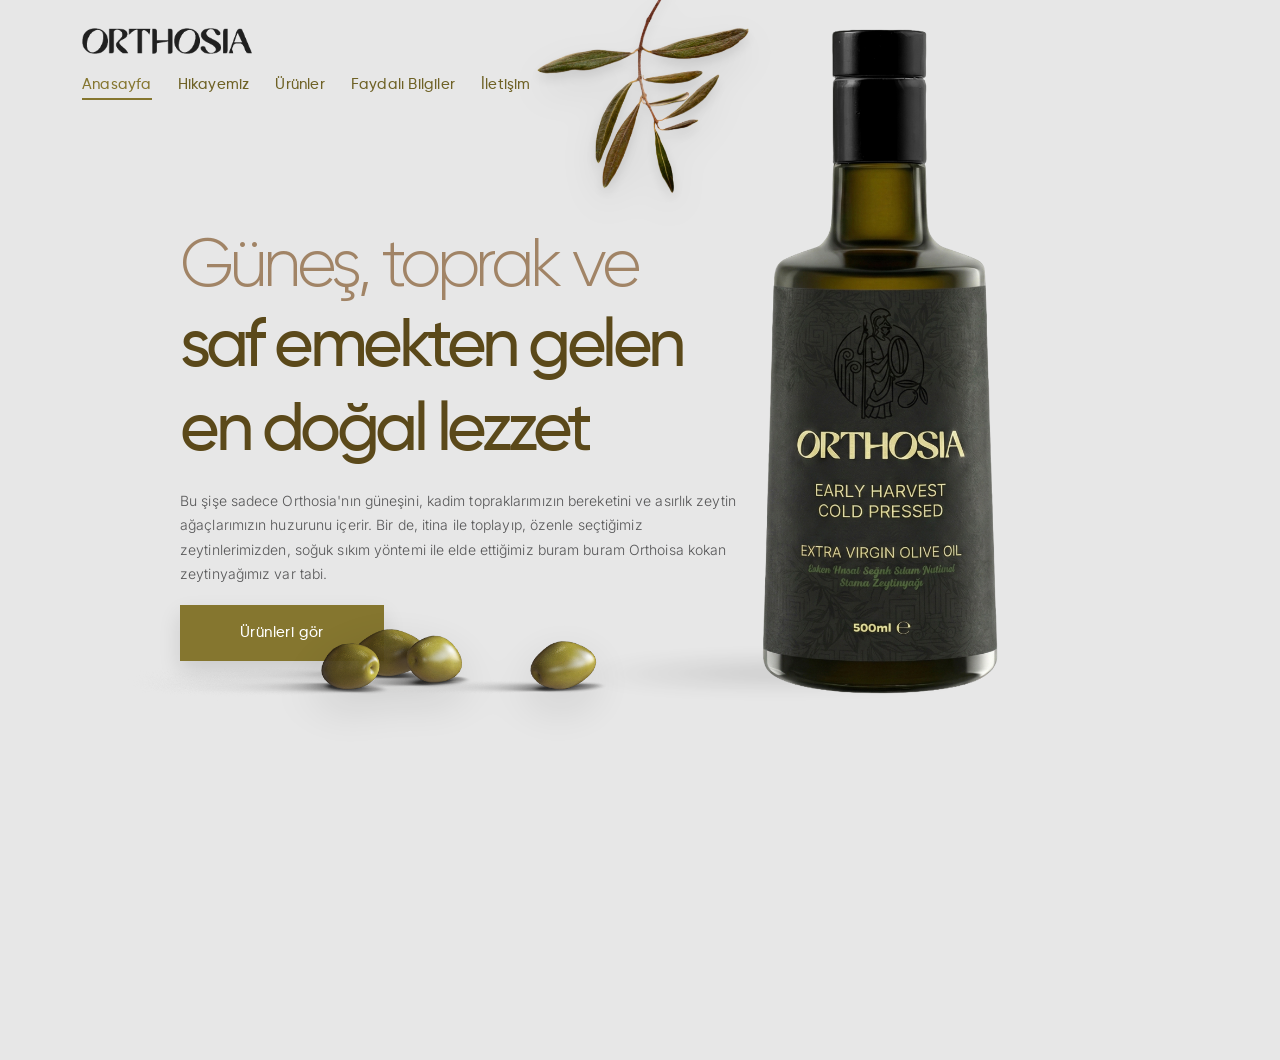
==== index.html @ 21747633 "ilk yukleme" ====
<!doctype html>
<html lang="tr">
<head>
  <meta charset="utf-8" />
  <meta name="viewport" content="width=device-width,initial-scale=1" />
  <title>Orthosia</title>
  <link rel="preconnect" href="https://fonts.googleapis.com">
  <link href="https://fonts.googleapis.com/css2?family=Inter:wght@200;300;400&display=swap" rel="stylesheet">
  <link href="https://fonts.googleapis.com/css2?family=Cormorant+Garamond:ital,wght@1,500&display=swap" rel="stylesheet">
  <link rel="stylesheet" href="assets/css/orthosia.css" />
</head>
<body>

  <!-- ÜST DEKOR -->
  <img src="images/olive-decore.png" class="top-olive" alt="" aria-hidden="true">

  <!-- HEADER (Logo solda, menü altta tek satır) -->
  <header class="site-header">
    <div class="container">
      <a class="brand" href="index.html">
        <img src="images/orthosia-logo-black.png" alt="Orthosia">
      </a>

      <nav class="menu">
        <a href="index.html" class="active">Anasayfa</a>
        <a href="hikayemiz.html">Hikayemiz</a>
        <a href="urunler.html">Ürünler</a>
        <a href="bilgiler.html">Faydalı Bilgiler</a>
        <a href="iletisim.html">İletişim</a>
      </nav>
    </div>
  </header>

  <!-- FULLSCREEN HERO BOŞ ALAN + SLOGAN -->
  <section class="hero-blank">

    <!-- SOL: Slogan + metin + buton -->
    <div class="slogan-box">
      <div class="slogan-title">
        <span class="slogan-line1">Güneş, toprak ve</span><br>
        <span class="slogan-line2">saf emekten gelen<br>en doğal lezzet</span>
      </div>

      <div class="slogan-sub">
        Bu şişe sadece Orthosia'nın güneşini, kadim topraklarımızın bereketini ve
        asırlık zeytin ağaçlarımızın huzurunu içerir. Bir de, itina ile toplayıp,
        özenle seçtiğimiz zeytinlerimizden, soğuk sıkım yöntemi ile elde ettiğimiz
        buram buram Orthoisa kokan zeytinyağımız var tabi.
      </div>

      <a href="urunler.html" class="slogan-btn">Ürünleri gör</a>
    </div>

    <!-- SAĞ: Şişe + zeytin taneleri -->
    <div class="hero-product">
      <img src="images/early-harvest1.png" alt="Orthosia Early Harvest">
      <img src="images/olives1.png" class="olives" alt="" aria-hidden="true">
    </div>

  </section>

  <div class="footer">
    <div class="container">© Orthosia</div>
  </div>

  <script>
    // Ultra-soft parallax (2–3px)
    (function () {
      const root = document.documentElement;
      const maxMove = 3; // px
      let ticking = false;

      function onScroll() {
        if (ticking) return;
        ticking = true;

        requestAnimationFrame(() => {
          const y = window.scrollY || 0;
          // 0..600px scroll aralığında 0..3px hareket
          const move = Math.min(maxMove, (y / 600) * maxMove);
          root.style.setProperty('--oliveY', move.toFixed(2) + 'px');
          ticking = false;
        });
      }

      window.addEventListener('scroll', onScroll, { passive: true });
      onScroll();
    })();
  </script>

</body>
</html>
---- assets/css/orthosia.css ----
/* ===== GILROY FONT ===== */
@font-face{
  font-family:'Gilroy';
  src:url('../fonts/Gilroy-Light.woff2') format('woff2');
  font-weight:300;
  font-style:normal;
  font-display:swap;
}
@font-face{
  font-family:'Gilroy';
  src:url('../fonts/Gilroy-Medium.woff2') format('woff2');
  font-weight:500;
  font-style:normal;
  font-display:swap;
}

/* =========================================
   ORTHOSIA — Modern Minimal (Single source)
   ========================================= */

:root{
  --bg:#E7E7E7;
  --surface:#ffffff;
  --surface-2:#f6f6f7;
  --text:#111113;
  --muted:rgba(17,17,19,.68);
  --hairline:rgba(17,17,19,.10);
  --shadow:0 18px 40px rgba(0,0,0,.08);

  --radius:18px;
  --max:1180px;

  --h1:clamp(38px,4vw,64px);
  --h2:clamp(26px,2.4vw,38px);
  --p:18px;

  /* Story spacing */
  --space-1:16px;
  --space-2:24px;
  --space-3:32px;
  --space-4:48px;
}

*{margin:0;padding:0;box-sizing:border-box}
html,body{height:100%}
html,body{overflow-x:hidden}

body{
  position:relative; /* top-olive absolute anchor */
  font-family:Inter,system-ui,-apple-system,Segoe UI,Roboto,Arial,sans-serif;
  background:var(--bg);
  color:var(--text);
  -webkit-font-smoothing:antialiased;
  text-rendering:optimizeLegibility;
}

a{color:inherit;text-decoration:none}
img{max-width:100%;display:block}

.container{
  width:100%;
  max-width:var(--max);
  margin:0 auto;
  padding:0 22px;
}

/* ==============================
   (Eski) TOPBAR — kalsın ama kullanılmıyor
   ============================== */
.topbar{
  position:sticky;
  top:0;
  z-index:50;
  background:rgba(255,255,255,.72);
  backdrop-filter:blur(14px);
  -webkit-backdrop-filter:blur(14px);
  border-bottom:1px solid var(--hairline);
}
.topbar-inner{
  height:68px;
  display:flex;
  align-items:center;
  justify-content:space-between;
  gap:16px;
}
.brand{display:flex;align-items:center;gap:12px}
.brand img{height:30px}
.nav{display:flex;gap:22px}
.nav a{font-size:14px;letter-spacing:.2px;color:rgba(17,17,19,.78)}
.nav a:hover{color:rgba(17,17,19,1)}

/* Buttons */
.btn{
  display:inline-flex;
  align-items:center;
  justify-content:center;
  gap:10px;
  padding:12px 18px;
  border-radius:999px;
  border:1px solid var(--hairline);
  background:rgba(255,255,255,.8);
  backdrop-filter:blur(10px);
  -webkit-backdrop-filter:blur(10px);
  font-size:14px;
  letter-spacing:.2px;
  transition:transform .15s ease, background .15s ease, border-color .15s ease;
}
.btn:hover{transform:translateY(-1px);background:#fff;border-color:rgba(17,17,19,.18)}
.btn.primary{background:#111113;color:#fff;border-color:#111113}
.btn.primary:hover{background:#000;border-color:#000}

/* Sections (single) */
.section{
  padding:64px 0 36px; /* slider kalktı: üst 64 / alt 36 */
}
.section.alt{
  background:var(--surface-2);
  border:none;
}

/* Typography helpers */
.h2{
  font-size:var(--h2);
  font-weight:300;
  letter-spacing:-0.4px;
  line-height:1.15;
}
.p{
  margin-top:14px;
  font-size:var(--p);
  line-height:1.85;
  color:var(--muted);
}

/* Split / Card / Media */
.split{
  display:grid;
  grid-template-columns:1.1fr .9fr;
  gap:56px;
  align-items:center;
}
.card{
  background:rgba(255,255,255,.75);
  border:1px solid var(--hairline);
  border-radius:var(--radius);
  box-shadow:var(--shadow);
  overflow:hidden;
}
.card-inner{padding:28px}
.media{
  border-radius:var(--radius);
  border:1px solid var(--hairline);
  overflow:hidden;
  box-shadow:var(--shadow);
}

/* Product tiles (legacy) */
.grid3{
  display:grid;
  grid-template-columns:repeat(3,1fr);
  gap:18px;
}
.tile{
  background:#fff;
  border:1px solid var(--hairline);
  border-radius:16px;
  padding:20px;
  transition:transform .15s ease, border-color .15s ease;
}
.tile:hover{transform:translateY(-2px);border-color:rgba(17,17,19,.18)}
.tile h3{font-size:16px;font-weight:400;letter-spacing:.1px}
.tile p{margin-top:10px;font-size:14px;line-height:1.7;color:var(--muted)}

/* Footer */
.footer{
  border-top:none;
  padding:18px 0 24px;
  color:rgba(17,17,19,.55);
  font-size:13px;
  text-align:center;
}

/* Responsive base */
@media (max-width:980px){
  .split{grid-template-columns:1fr;gap:26px}
  .grid3{grid-template-columns:1fr}
}

/* ==============================
   NEW HEADER (index.html bunu kullanıyor)
   ============================== */
.site-header{
  position:relative;
  z-index:2;                 /* top-olive altında/arkasında kalmasın */
  padding:28px 0 8px;
}

/* “hepsini bir tık sola” kaydırma */
.site-header .container{
  margin-left:60px;
  margin-right:auto;
}
.site-header .brand img{height:26px}

/* Menü: logo’nun altında, tek satır */
.menu{
  margin-top:22px;
  display:flex;
  gap:26px;
  flex-wrap:nowrap;
  align-items:center;
}
.menu a{
  font-family:'Gilroy',sans-serif;
  font-weight:500;
  font-size:15px;
  letter-spacing:.2px;
  color:#6f6226;
}
.menu a:hover{color:#85762F}
.menu a.active{
  color:#85762F;
  position:relative;
}
.menu a.active::after{
  content:"";
  position:absolute;
  left:0;right:0;
  bottom:-6px;
  height:2px;
  background:#85762F;
}

/* Mobil header (temel) */
@media (max-width:980px){
  .site-header .container{
    margin-left:22px;
    margin-right:22px;
  }
  .menu{
    flex-wrap:wrap;
    gap:18px;
    margin-top:16px;
  }
}

/* ==============================
   TOP OLIVE — GLOBAL
   ============================== */
.top-olive{
  position:absolute;
  top:-60px;
  left:50%;
  transform:translateX(-50%);
  width:320px;
  pointer-events:none;
  z-index:0;

  filter:
    brightness(1.04)
    saturate(1.06)
    sepia(0.06)
    hue-rotate(-8deg)
    drop-shadow(0px 6px 6px rgba(0,0,0,0.10))
    drop-shadow(0px 16px 18px rgba(0,0,0,0.08));
}

/* ==============================
   FULLSCREEN boş hero alan + slogan
   ============================== */
.hero-blank{
  min-height:100vh;
  height:auto;
  padding-bottom:40px;
  position:relative;
  background:transparent;
}

/* Slogan kutusu (desktop sahne) */
.slogan-box{
  position:absolute;
  left:180px;
  top:120px;
  width:659px;
  height:486px;
  display:flex;
  flex-direction:column;
  justify-content:flex-start;
}
.slogan-title{
  font-size:68px;
  font-weight:300;
  letter-spacing:-0.6px;
  line-height:1.15;
}
.slogan-line1{
  font-family:'Gilroy',sans-serif;
  font-weight:300;
  color:#A18466;
  letter-spacing:-4.5px;
}
.slogan-line2{
  font-family:'Gilroy',sans-serif;
  font-weight:500;
  color:#5B491A;
  letter-spacing:-4.5px;
}
.slogan-sub{
  margin-top:18px;
  font-size:14px;
  font-weight:300;
  line-height:1.75;
  letter-spacing:0.1px;
  color:rgba(17,17,19,0.68);
  max-width:560px;
}
.slogan-btn{
  display:inline-flex;
  align-self:flex-start;
  margin-top:18px;
  padding:19px 60px;
  background:#85762F;
  color:#fff;
  font-family:'Gilroy',sans-serif;
  font-weight:500;
  font-size:15px;
  letter-spacing:0.4px;
  border-radius:0;
  width:auto;
  max-width:fit-content;
  box-shadow:0px 10px 22px rgba(0,0,0,0.12);
  transition:transform .2s ease, box-shadow .2s ease, background .2s ease;
}
.slogan-btn:hover{
  transform:translateY(-1px);
  box-shadow:0px 14px 28px rgba(0,0,0,0.14);
  background:#7a6c2b;
}

/* ==============================
   Sağ ürün görseli (şişe) + zemin gölgesi + zeytinler (desktop sahne)
   ============================== */
.hero-product{
  position:absolute;
  left:560px;
  top:-80px;
  width:640px;
  height:auto;
  z-index:0;
}
.hero-product img{width:100%;height:auto;display:block}

.hero-product::after{
  content:"";
  position:absolute;
  left:5%;
  bottom:15px;
  width:60%;
  height:26px;
  background:radial-gradient(
    ellipse at center,
    rgba(0,0,0,0.22) 0%,
    rgba(0,0,0,0.14) 35%,
    rgba(0,0,0,0.06) 60%,
    rgba(0,0,0,0.00) 78%
  );
  transform:skewX(-18deg);
  filter:blur(10px);
  opacity:.75;
  pointer-events:none;
  z-index:-1;
}
.hero-product .olives{
  position:absolute;
  left:-30%;
  bottom:-10px;
  transform:translateX(-50%);
  width:500px;
  height:auto;
  pointer-events:none;
  z-index:-1;
  opacity:.95;
  filter:drop-shadow(0px 16px 24px rgba(0,0,0,0.12));
}

/* =========================
   HIKAYEMIZ — FINAL (single source of truth)
   ========================= */
/* (Bu bölüm sende nasılsa aynen bıraktım) */

.story{max-width:680px;}
.story-title{
  margin:0 0 var(--space-2) 0;
  font-family:'Gilroy',sans-serif;
  font-weight:500;
  color:#85762F;
  letter-spacing:-0.2px;
  line-height:1.1;
}
.story-text{
  max-width:680px;
  margin:0 0 var(--space-2) 0;
  font-family:Inter,system-ui,-apple-system,Segoe UI,Roboto,Helvetica,Arial,sans-serif;
  font-weight:300;
  font-size:16.5px;
  line-height:1.85;
  color:#111113;
  letter-spacing:0.01em;
}
.story-quote{
  max-width:680px;
  margin:var(--space-1) 0 var(--space-3) 0;
  font-family:'Gilroy',sans-serif;
  font-weight:500;
  color:#5B491A;
  font-size:26px;
  line-height:1.28;
  letter-spacing:-0.35px;
}
.story-back{margin-top:10px}

/* Story layout */
.story--new-media{
  --story-max:480px;
  --story-aside:460px;
  --story-gap:56px;
}
.story--new-media.story--with-aside{
  max-width:calc(var(--story-max) + var(--story-aside) + var(--story-gap));
  margin-left:auto;
  margin-right:auto;
  display:grid;
  grid-template-columns:var(--story-max) var(--story-aside);
  column-gap:var(--story-gap);
  align-items:start;
}
.story--new-media .story-main{min-width:0;max-width:var(--story-max);}
.story--new-media .story-aside{min-width:0;justify-self:end;position:relative;}
.story--new-media .story-aside--stack{padding-top:4px;display:flex;flex-direction:column;gap:28px;}
.story--new-media .story-media{width:100%;height:auto;display:block;border-radius:0;box-shadow:none;background:transparent;}
.story--new-media .story-media--tree{transform:translateX(50px) translateY(150px) scale(1.3);transform-origin:center bottom;}
.story--new-media .story-main-tail{height:40px;}
.story--new-media .story-aside::after{
  content:"";
  position:absolute;
  left:50%;
  bottom:-10px;
  width:75%;
  height:28px;
  transform:translateX(-50%);
  background:radial-gradient(
    ellipse at center,
    rgba(0,0,0,0.18) 0%,
    rgba(0,0,0,0.10) 35%,
    rgba(0,0,0,0.04) 60%,
    rgba(0,0,0,0.00) 75%
  );
  filter:blur(8px);
  opacity:.55;
  pointer-events:none;
  z-index:-1;
}
.story--new-media .story-aside::before{
  content:"";
  position:absolute;
  left:50%;
  bottom:-40px;
  width:80%;
  height:120px;
  transform:translateX(-50%);
  background:radial-gradient(
    ellipse at center,
    rgba(231,231,231,0.60) 0%,
    rgba(231,231,231,0.38) 40%,
    rgba(231,231,231,0.18) 65%,
    rgba(231,231,231,0.00) 85%
  );
  filter:blur(18px);
  opacity:.55;
  pointer-events:none;
  z-index:-2;
}
.story-fullbleed{
  width:100%;
  margin:12px auto 0;
  display:flex;
  justify-content:center;
  position:relative;
}
.story-fullbleed img{width:55%;height:auto;display:block;}
.story-fullbleed::after{
  content:"";
  position:absolute;
  left:50%;
  bottom:0px;
  width:85%;
  height:26px;
  transform:translateX(-50%);
  background:radial-gradient(
    ellipse at center,
    rgba(0,0,0,0.22) 0%,
    rgba(0,0,0,0.12) 35%,
    rgba(0,0,0,0.05) 60%,
    rgba(0,0,0,0.00) 78%
  );
  filter:blur(10px);
  opacity:.50;
  pointer-events:none;
  z-index:-1;
}
.story-fullbleed::before{
  content:"";
  position:absolute;
  left:50%;
  bottom:-2px;
  width:36%;
  height:18px;
  transform:translateX(-50%);
  background:radial-gradient(
    ellipse at center,
    rgba(167,140,64,0.18) 0%,
    rgba(167,140,64,0.10) 35%,
    rgba(167,140,64,0.04) 60%,
    rgba(167,140,64,0.00) 80%
  );
  filter:blur(12px);
  opacity:.55;
  pointer-events:none;
  z-index:-1;
}
@media (max-width:1180px){
  .story--new-media{--story-aside:400px;--story-gap:44px;}
}
@media (max-width:980px){
  .story--new-media.story--with-aside{grid-template-columns:1fr;max-width:var(--story-max);column-gap:0;}
  .story--new-media .story-aside--stack{margin-top:var(--space-2);}
  .story--new-media .story-main-tail{height:0;}
  .story-fullbleed{margin-top:20px;}
}
@media (max-width:640px){
  :root{--space-1:14px;--space-2:22px;--space-3:29px;--space-4:43px;}
  .story-quote{font-size:24px;}
}

/* =========================
   PRODUCTS — FINAL (single source)
   ========================= */

.products-head{padding-top:6px;margin-bottom:34px;}
.products-title{
  margin:0;
  font-family:'Gilroy',sans-serif;
  font-weight:500;
  color:#85762F;
  letter-spacing:-0.2px;
  line-height:1.1;
  font-size:var(--h2);
}
.products-sub{
  margin-top:14px;
  max-width:860px;
  font-size:16px;
  line-height:1.85;
  color:rgba(17,17,19,0.68);
  font-weight:300;
}

/* Grid */
.products-grid{
  display:grid;
  grid-template-columns:repeat(2, minmax(0,1fr));
  gap:28px;
}
.products-grid .product-card:first-child{grid-column:span 2;}

/* Card */
.product-card{
  position:relative;
  display:flex;
  flex-direction:column;
  align-items:center;
  text-align:center;
  padding:36px 30px 30px;
  background:rgba(255,255,255,0.62);
  border:1px solid rgba(17,17,19,0.08);
  border-radius:20px;
  backdrop-filter:blur(10px);
  -webkit-backdrop-filter:blur(10px);
  box-shadow:0 18px 40px rgba(0,0,0,0.06),0 6px 14px rgba(0,0,0,0.04);
  transition:transform .25s ease, box-shadow .25s ease, border-color .25s ease;
}
.product-card:hover{
  transform:translateY(-3px);
  border-color:rgba(17,17,19,0.16);
  box-shadow:0 28px 60px rgba(0,0,0,0.08),0 10px 20px rgba(0,0,0,0.06);
}
.product-card::after{
  content:"";
  position:absolute;
  left:50%;
  bottom:0;
  width:0%;
  height:2px;
  transform:translateX(-50%);
  background:linear-gradient(to right, rgba(133,118,47,0.00) 0%, rgba(133,118,47,1.00) 50%, rgba(133,118,47,0.00) 100%);
  transition:width .25s ease;
}
.product-card:hover::after{width:52%}

.product-image{
  width:100%;
  height:220px;
  object-fit:contain;
  object-position:center;
  margin-bottom:18px;
  filter:drop-shadow(0px 18px 28px rgba(0,0,0,0.10)) drop-shadow(0px 6px 12px rgba(0,0,0,0.06));
  transition:transform .25s ease;
}
.product-card:hover .product-image{transform:translateY(-4px) scale(1.02);}
.products-grid .product-card:first-child .product-image{height:260px;}

.product-card h3{
  margin:0;
  font-family:'Gilroy',sans-serif;
  font-weight:500;
  font-size:20px;
  letter-spacing:-0.2px;
  line-height:1.25;
  color:#111113;
}
.product-card p{
  margin-top:12px;
  max-width:40ch;
  font-size:15px;
  line-height:1.75;
  font-weight:300;
  color:rgba(17,17,19,0.68);
}

.product-badge{
  position:absolute;
  top:20px;
  left:22px;
  background:transparent;
  border:none;
  padding:0;
  font-family:'Cormorant Garamond',serif;
  font-style:italic;
  font-weight:500;
  font-size:26px;
  letter-spacing:0.6px;
  color:#5B491A;
  opacity:.95;
  pointer-events:none;
}

/* Products responsive — SENİN İSTEĞİN: mobilde de 2 kolon kalsın */
@media (max-width:980px){
  .products-grid{
    grid-template-columns:repeat(2, minmax(0,1fr));
    gap:14px;
  }
  .products-grid .product-card:first-child{grid-column:span 2;}
  .product-card{padding:18px 14px 16px;border-radius:16px;}
  .product-image{height:150px;margin-bottom:12px;}
  .products-grid .product-card:first-child .product-image{height:180px;}
  .product-badge{top:14px;left:14px;}
  .product-card h3{font-size:15px;line-height:1.25;}
  .product-card p{font-size:12.5px;line-height:1.6;}
}

/* =========================
   Product Detail — Layout
   ========================= */
/* (Detay bölümü sende nasılsa aynen bıraktım) */

.product-detail{max-width:1080px;margin-left:auto;margin-right:auto;}
.product-hero{display:grid;grid-template-columns:1fr 1fr;gap:56px;align-items:start;}
.product-visual{display:flex;justify-content:center;align-items:flex-start;padding-top:6px;}
.product-visual img{
  width:100%;
  max-width:520px;
  height:520px;
  object-fit:contain;
  object-position:center;
  filter:drop-shadow(0px 22px 32px rgba(0,0,0,0.10)) drop-shadow(0px 8px 14px rgba(0,0,0,0.06));
}
.product-info{
  background:rgba(255,255,255,0.62);
  border:1px solid rgba(17,17,19,0.08);
  border-radius:20px;
  padding:30px 30px 28px;
  backdrop-filter:blur(10px);
  -webkit-backdrop-filter:blur(10px);
  box-shadow:0 18px 40px rgba(0,0,0,0.06),0 6px 14px rgba(0,0,0,0.04);
}
.product-kicker{font-family:'Gilroy',sans-serif;font-weight:500;letter-spacing:0.35px;text-transform:uppercase;font-size:12px;color:#5B491A;opacity:0.9;}
.product-kicker--signature{font-family:'Cormorant Garamond',serif;font-style:italic;font-weight:500;font-size:24px;letter-spacing:0.4px;color:#5B491A;}
.product-title{margin-top:10px;font-family:'Gilroy',sans-serif;font-weight:500;font-size:34px;letter-spacing:-0.4px;line-height:1.1;color:#111113;}
.product-sub{margin-top:14px;font-size:15px;line-height:1.8;font-weight:300;color:rgba(17,17,19,0.68);max-width:60ch;}
.product-meta{margin-top:18px;display:grid;gap:10px;}
.product-meta .row{display:flex;justify-content:space-between;gap:18px;padding:10px 0;border-bottom:1px solid rgba(17,17,19,0.08);}
.product-meta .row:last-child{border-bottom:none;}
.product-meta .k{font-size:13px;color:rgba(17,17,19,0.60);font-weight:300;}
.product-meta .v{font-size:13px;color:rgba(17,17,19,0.86);font-weight:300;text-align:right;}
.product-actions{margin-top:18px;display:flex;gap:12px;flex-wrap:wrap;}

.btn.slogan-like{
  display:inline-flex;
  align-self:flex-start;
  padding:16px 44px;
  background:#85762F;
  color:#fff;
  font-family:'Gilroy',sans-serif;
  font-weight:500;
  font-size:15px;
  letter-spacing:0.4px;
  border-radius:0;
  border:none;
  box-shadow:0px 10px 22px rgba(0,0,0,0.12);
  transition:transform .2s ease, box-shadow .2s ease, background .2s ease;
}
.btn.slogan-like:hover{transform:translateY(-1px);box-shadow:0px 14px 28px rgba(0,0,0,0.14);background:#7a6c2b;}

.product-details{
  margin-top:28px;
  background:rgba(255,255,255,0.62);
  border:1px solid rgba(17,17,19,0.08);
  border-radius:20px;
  padding:28px 30px;
  backdrop-filter:blur(10px);
  -webkit-backdrop-filter:blur(10px);
  box-shadow:0 18px 40px rgba(0,0,0,0.06),0 6px 14px rgba(0,0,0,0.04);
}
.product-details h2{font-family:'Gilroy',sans-serif;font-weight:500;color:#85762F;letter-spacing:-0.2px;font-size:22px;line-height:1.2;}
.product-details p{margin-top:12px;font-size:15px;line-height:1.9;font-weight:300;color:rgba(17,17,19,0.70);max-width:82ch;}

@media (max-width:980px){
  .product-hero{grid-template-columns:1fr;gap:22px;}
  .product-visual img{max-width:440px;height:420px;}
  .product-title{font-size:30px;}
}

/* =========================
   Contact — Minimal Luxury (FIXED)
   ========================= */
/* (Contact bölümünü sende nasılsa aynen bıraktım) */

.contact-head{padding-top:6px;margin-bottom:34px;}
.contact-title{margin:0;font-family:'Gilroy',sans-serif;font-weight:500;color:#85762F;letter-spacing:-0.2px;line-height:1.1;font-size:var(--h2);}
.contact-sub{margin-top:14px;max-width:760px;font-size:16px;line-height:1.85;color:rgba(17,17,19,0.68);font-weight:300;}

.contact-grid{
  display:grid;
  grid-template-columns:1fr 1fr;
  grid-template-areas:
    "info form"
    "map  form";
  column-gap:26px;
  row-gap:10px;
  align-items:start;
}
.contact-panel{ grid-area: info; }
.contact-form{ grid-area: form; }
.contact-map{  grid-area: map;  }

.contact-panel{
  background:rgba(255,255,255,0.62);
  border:1px solid rgba(17,17,19,0.08);
  border-radius:20px;
  padding:28px 28px 26px;
  backdrop-filter:blur(10px);
  -webkit-backdrop-filter:blur(10px);
  box-shadow:0 18px 40px rgba(0,0,0,0.06),0 6px 14px rgba(0,0,0,0.04);
}
.contact-kicker{font-family:'Cormorant Garamond',serif;font-style:italic;font-weight:500;font-size:22px;letter-spacing:0.5px;color:#5B491A;opacity:0.92;}
.contact-list{margin-top:14px;display:grid;gap:10px;}
.contact-row{display:flex;justify-content:space-between;gap:18px;padding:10px 0;border-bottom:1px solid rgba(17,17,19,0.08);}
.contact-row:last-child{border-bottom:none;}
.contact-row .k{font-size:13px;color:rgba(17,17,19,0.60);font-weight:300;}
.contact-row .v{font-size:13px;color:rgba(17,17,19,0.86);font-weight:300;text-align:right;}
.contact-actions{margin-top:18px;margin-bottom:0;display:flex;gap:12px;flex-wrap:wrap;}

.contact-form{
  background:rgba(255,255,255,0.62);
  border:1px solid rgba(17,17,19,0.08);
  border-radius:20px;
  padding:28px 28px 26px;
  backdrop-filter:blur(10px);
  -webkit-backdrop-filter:blur(10px);
  box-shadow:0 18px 40px rgba(0,0,0,0.06),0 6px 14px rgba(0,0,0,0.04);
}
.contact-form .f{display:block;margin-bottom:14px;}
.contact-form .f span{display:block;font-size:12px;color:rgba(17,17,19,0.60);font-weight:300;margin-bottom:8px;}
.contact-form input,.contact-form textarea{
  width:100%;
  border:1px solid rgba(17,17,19,0.10);
  background:rgba(231,231,231,0.28);
  border-radius:14px;
  padding:12px 14px;
  font:inherit;
  font-size:14px;
  font-weight:300;
  color:#111113;
  outline:none;
  transition:border-color .18s ease, background .18s ease;
}
.contact-form textarea{resize:vertical;min-height:140px;}
.contact-form input:focus,.contact-form textarea:focus{
  border-color:rgba(133,118,47,0.38);
  background:rgba(255,255,255,0.65);
}
.form-actions{margin-top:10px;display:flex;align-items:center;gap:14px;flex-wrap:wrap;}
.form-note{font-size:12px;color:rgba(17,17,19,0.55);font-weight:300;}

.contact-map{
  margin-top:0;
  background:rgba(255,255,255,0.62);
  border:1px solid rgba(17,17,19,0.08);
  border-radius:20px;
  padding:20px 20px 18px;
  backdrop-filter:blur(10px);
  -webkit-backdrop-filter:blur(10px);
  box-shadow:0 18px 40px rgba(0,0,0,0.06),0 6px 14px rgba(0,0,0,0.04);
}
.contact-map-head{display:flex;align-items:baseline;justify-content:space-between;gap:14px;margin-bottom:14px;}
.contact-map-head h2{margin:0;font-family:'Gilroy',sans-serif;font-weight:500;color:#85762F;font-size:18px;letter-spacing:-0.15px;line-height:1.2;}
.contact-map-link{font-size:13px;font-weight:300;color:rgba(17,17,19,0.70);border-bottom:1px solid rgba(133,118,47,0.35);padding-bottom:2px;}
.contact-map-link:hover{color:#85762F;border-bottom-color:rgba(133,118,47,0.65);}
.contact-map-frame{
  border-radius:16px;
  overflow:hidden;
  border:1px solid rgba(17,17,19,0.08);
  background:rgba(231,231,231,0.28);
  box-shadow:0 12px 24px rgba(0,0,0,0.05),0 5px 10px rgba(0,0,0,0.04);
}
.contact-map-frame iframe{display:block;width:100%;height:320px;border:0;}
@media (max-width:980px){
  .contact-grid{
    grid-template-columns:1fr;
    grid-template-areas:"info" "form" "map";
    gap:16px;
  }
  .contact-map-frame iframe{height:280px;}
}

/* =========================================================
   MOBILE/TABLET — FINAL HERO + HEADER (ÇALIŞAN TEK BLOK)
   - Şişe butonun önüne GELMEZ
   - Çünkü artık absolute değil, grid alanında duruyor
   ========================================================= */
@media (max-width: 980px){

  /* Top olive + header (senin “iyi” dediğin düzen) */
  .top-olive{
    width:240px;
    top:-70px;
    left:78%;
    transform:translateX(-50%);
    opacity:.95;
  }
  .site-header{padding:18px 0 6px;}
  .site-header .container{
    margin-left:0;
    margin-right:0;
    padding-left:22px;
    padding-right:22px;
  }

  /* Menü: 2 satır (3 + 2) */
  .menu{
    display:grid;
    grid-template-columns:repeat(3, max-content);
    grid-auto-flow:row;
    column-gap:18px;
    row-gap:10px;
    justify-content:start;
    align-items:center;
    margin-top:14px;
  }
  .menu a{font-size:13px;white-space:nowrap;}

  /* HERO sahnesi */
  .hero-blank{
    min-height:auto;
    padding-bottom:28px;
  }

  /* SLOGAN + (ALT: sol metin/buton, sağ şişe) */
  .slogan-box{
    position:relative;
    left:22px;
    right:22px;
    top:90px;
    width:auto;
    height:auto;

    display:grid;
    grid-template-columns:minmax(0,1fr) minmax(180px, .9fr);
    grid-template-areas:
      "title  title"
      "sub    bottle"
      "btn    bottle";
    column-gap:18px;
    row-gap:12px;
    align-items:start;
  }

  .slogan-title{
    grid-area:title;
    font-size:clamp(34px, 6.8vw, 44px);
    line-height:1.08;
    letter-spacing:-0.6px;
    word-break:normal;
    overflow-wrap:normal;
    hyphens:none;
    white-space:normal;
    margin-bottom:4px;
  }

  /* Mobil tracking */
  .slogan-line1,
  .slogan-line2{letter-spacing:-2.2px;}

  .slogan-sub{
    grid-area:sub;
    margin-top:0;
    font-size:13.5px;
    line-height:1.75;
    max-width:42ch;
  }

  .slogan-btn{
    grid-area:btn;
    margin-top:2px;
    padding:16px 34px;
    max-width:100%;
    align-self:start;
    position:relative;
    z-index:2; /* ekstra güvenlik: buton her zaman üstte */
  }

  /* ŞİŞE: artık absolute değil => butonun önüne binemez */
  .hero-product{
    grid-area:bottle;
    position:relative !important; /* desktop absolute'ı kesin iptal */
    left:auto !important;
    top:auto !important;

    width:min(42vw, 240px);
    justify-self:end;
    align-self:end;
    margin:0;
    z-index:1;
    pointer-events:none; /* mobilde yanlışlıkla tıklama engeli */
  }

  .hero-product .olives{
    position:absolute;
    left:58%;
    bottom:-12px;
    transform:translateX(-50%);
    width:min(240px, 46vw);
    z-index:0;
    opacity:.95;
    pointer-events:none;
  }
}

/* Çok dar ekranlar */
@media (max-width: 420px){
  .slogan-box{
    grid-template-columns:minmax(0,1fr) minmax(140px, .75fr);
    column-gap:12px;
    top:86px;
  }
  .hero-product{width:min(40vw, 210px);}
  .hero-product .olives{width:min(210px, 44vw);}
}
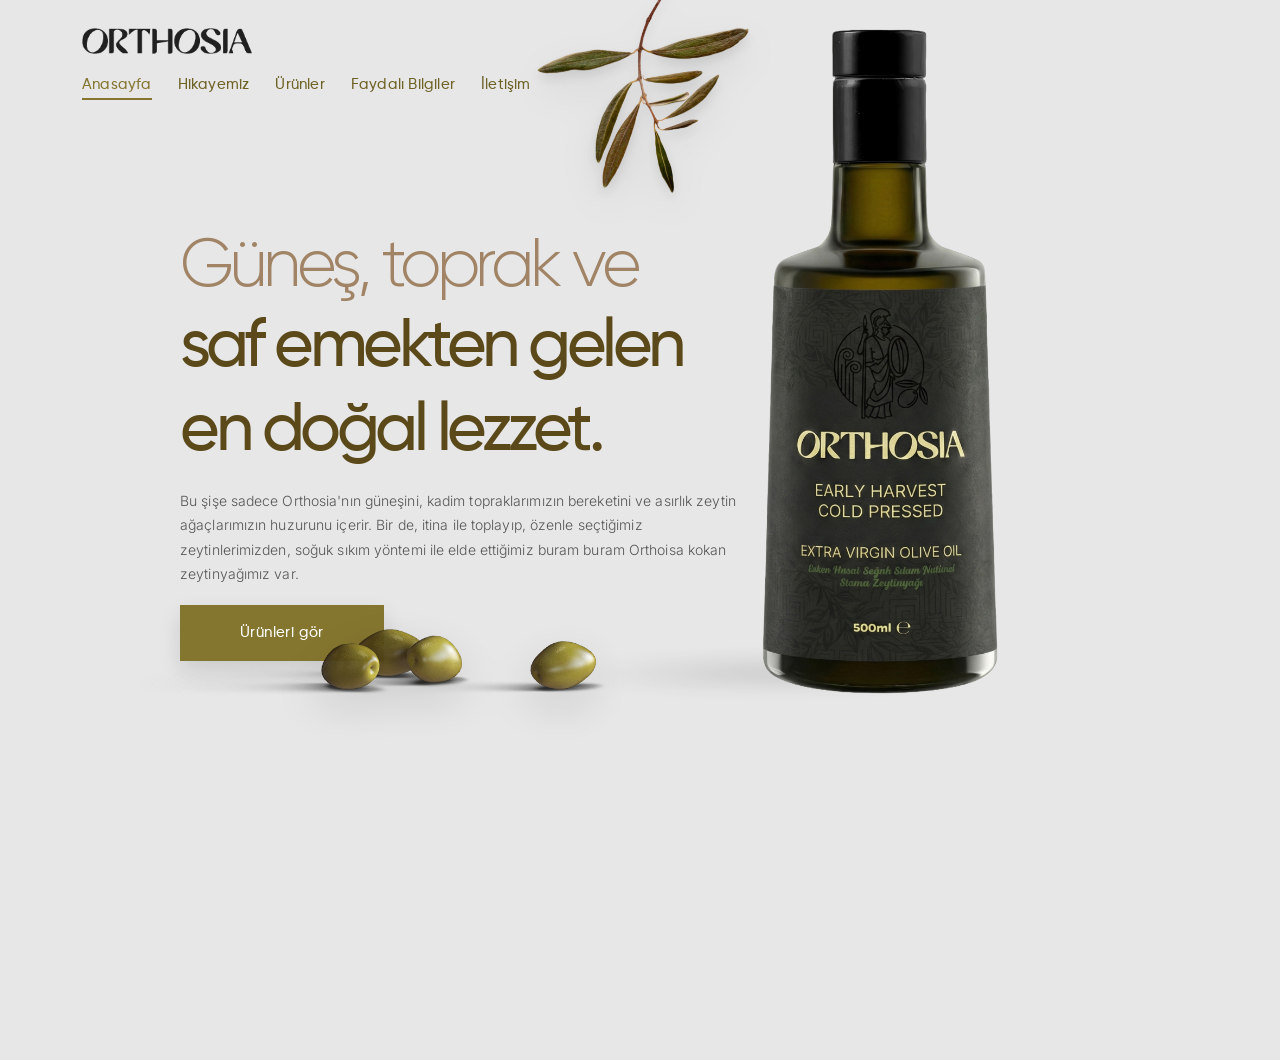
==== commit 55aa6023: "güncelleme" ====
--- a/index.html
+++ b/index.html
@@ -38,14 +38,14 @@
     <div class="slogan-box">
       <div class="slogan-title">
         <span class="slogan-line1">Güneş, toprak ve</span><br>
-        <span class="slogan-line2">saf emekten gelen<br>en doğal lezzet</span>
+        <span class="slogan-line2">saf emekten gelen<br>en doğal lezzet.</span>
       </div>
 
       <div class="slogan-sub">
         Bu şişe sadece Orthosia'nın güneşini, kadim topraklarımızın bereketini ve
         asırlık zeytin ağaçlarımızın huzurunu içerir. Bir de, itina ile toplayıp,
         özenle seçtiğimiz zeytinlerimizden, soğuk sıkım yöntemi ile elde ettiğimiz
-        buram buram Orthoisa kokan zeytinyağımız var tabi.
+        buram buram Orthoisa kokan zeytinyağımız var.
       </div>
 
       <a href="urunler.html" class="slogan-btn">Ürünleri gör</a>
